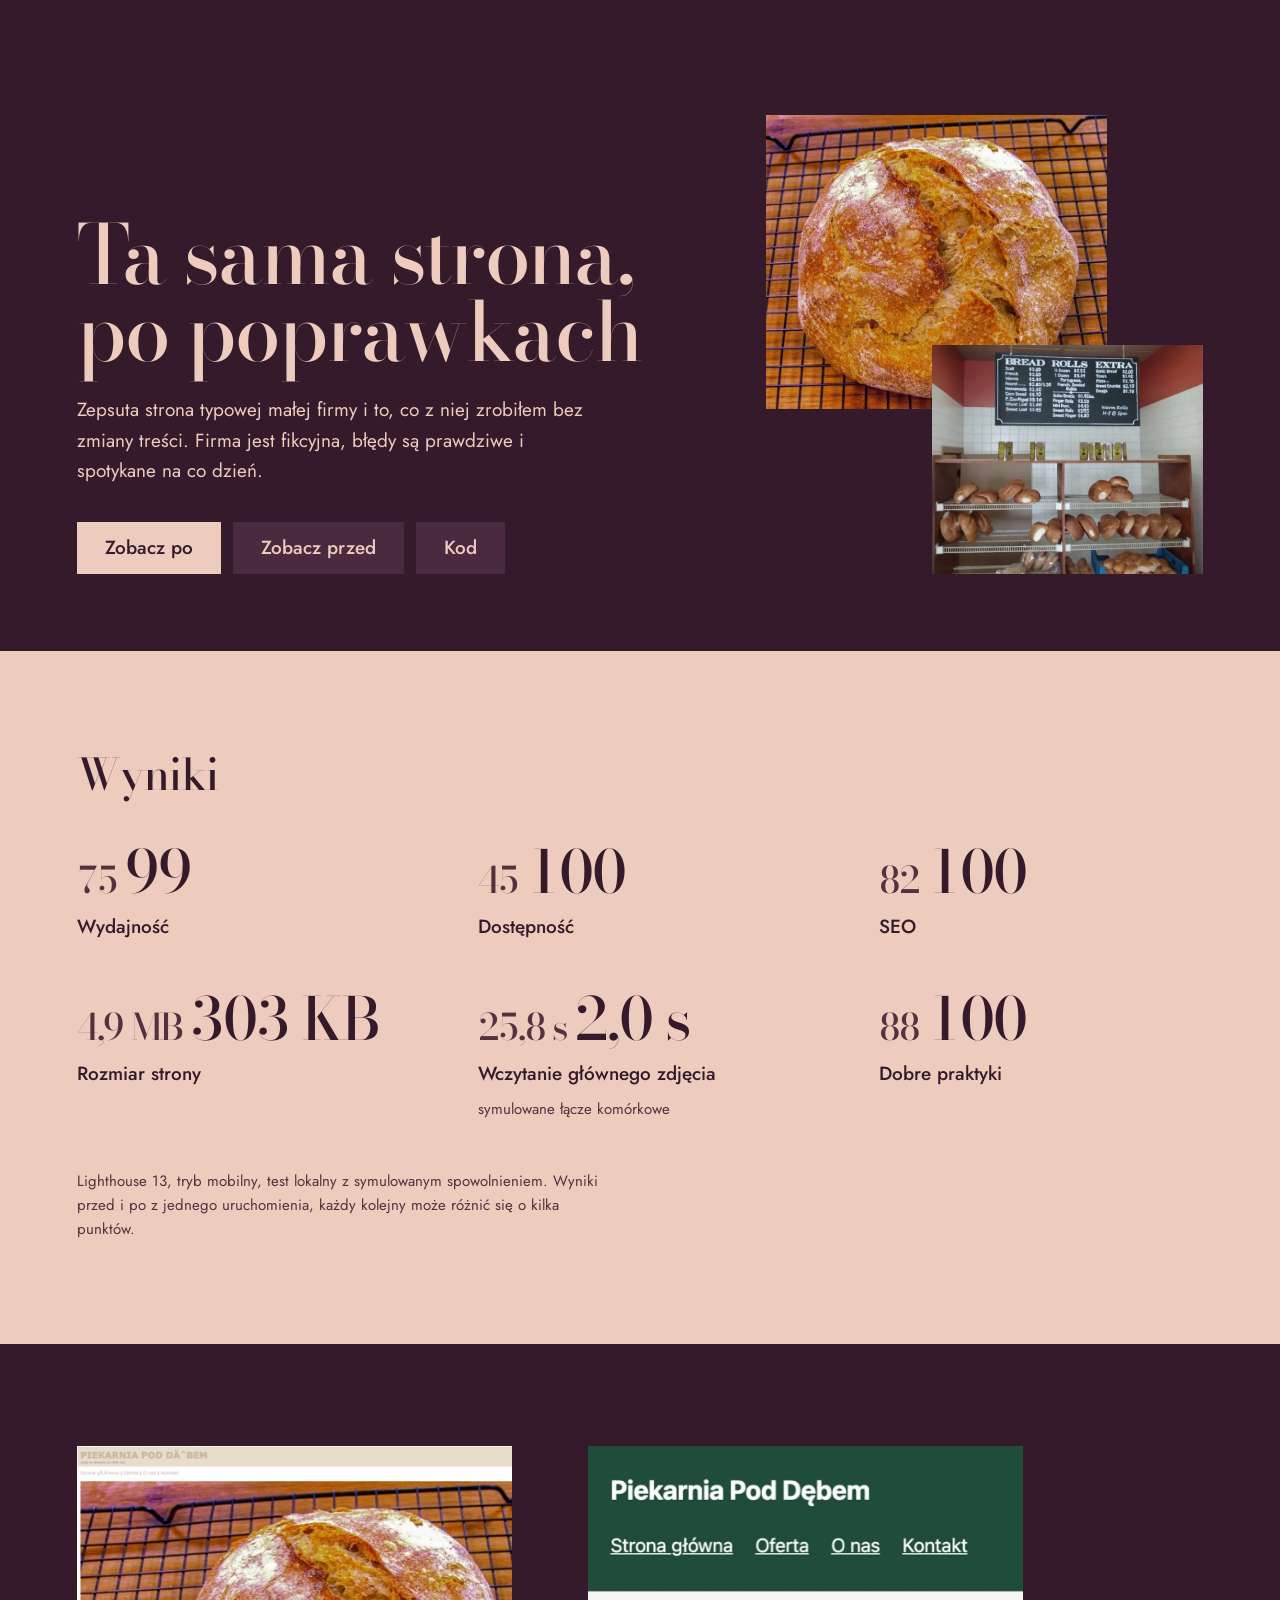
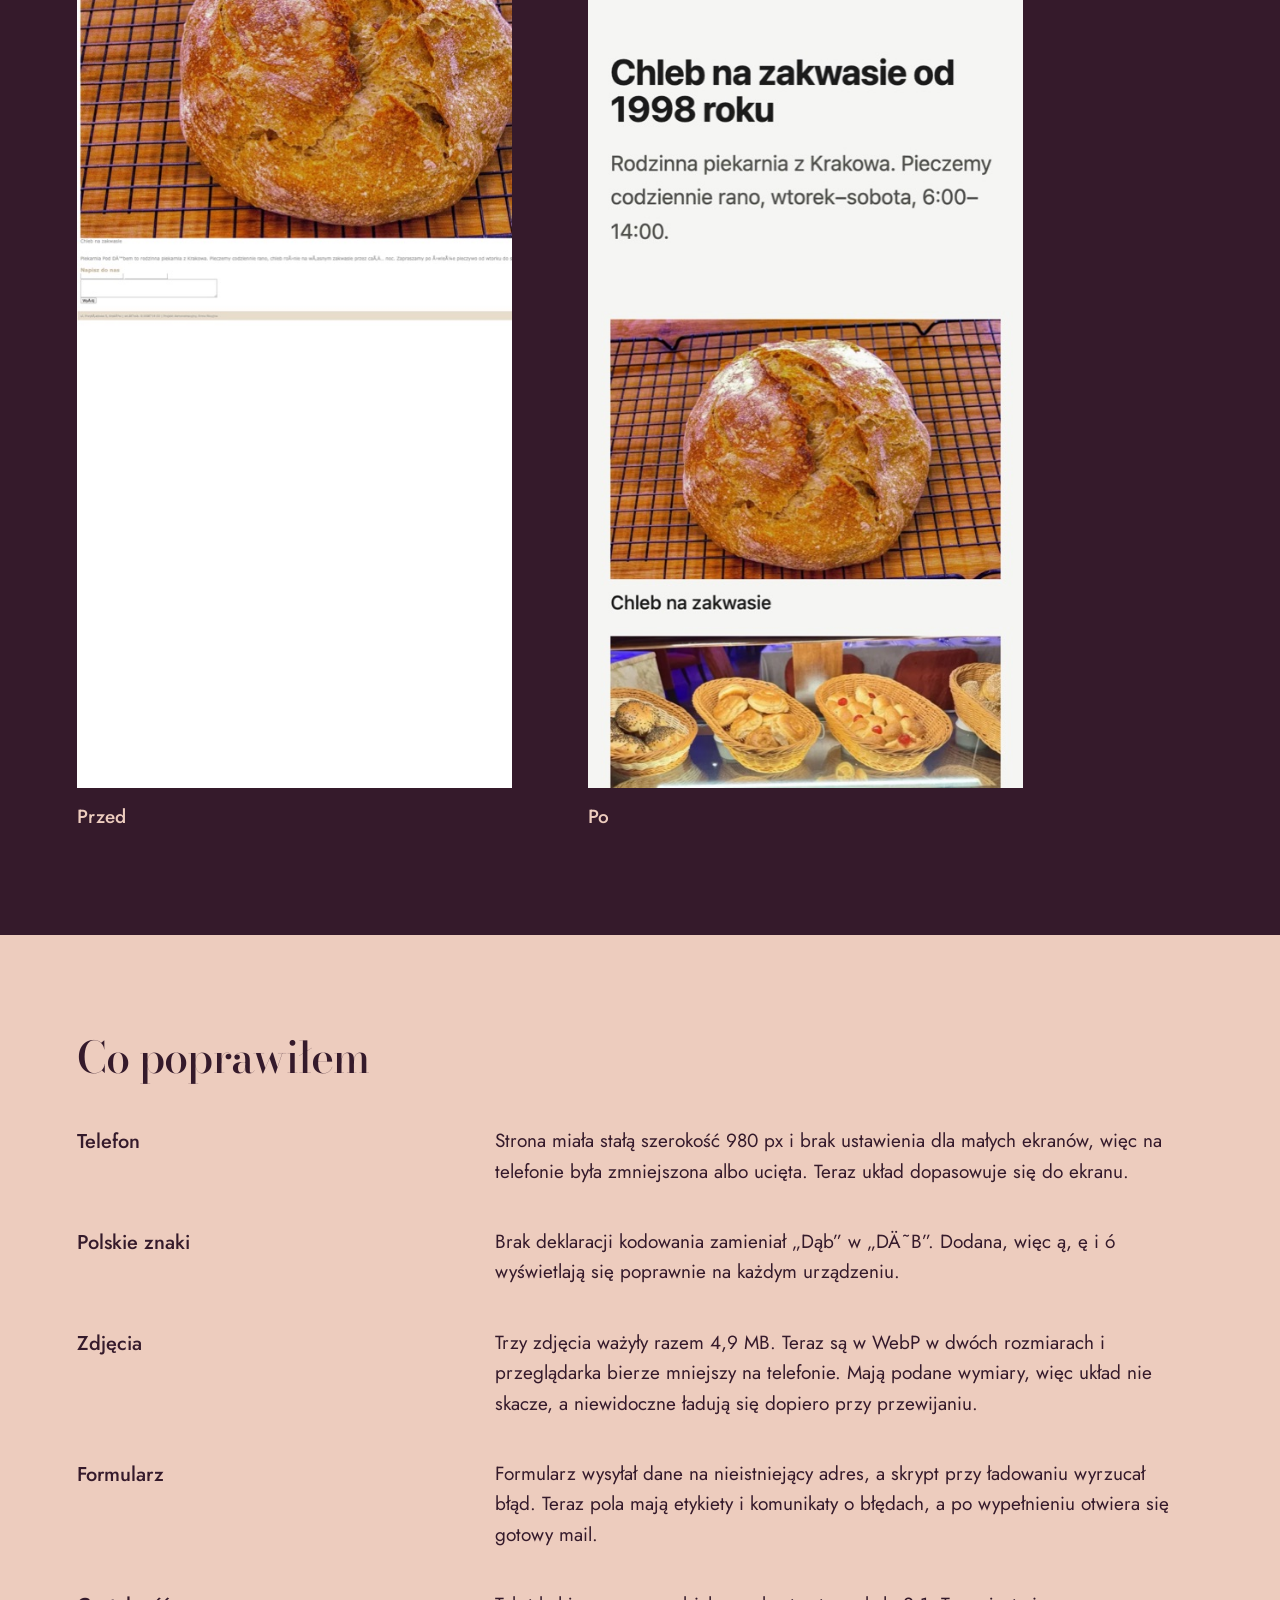
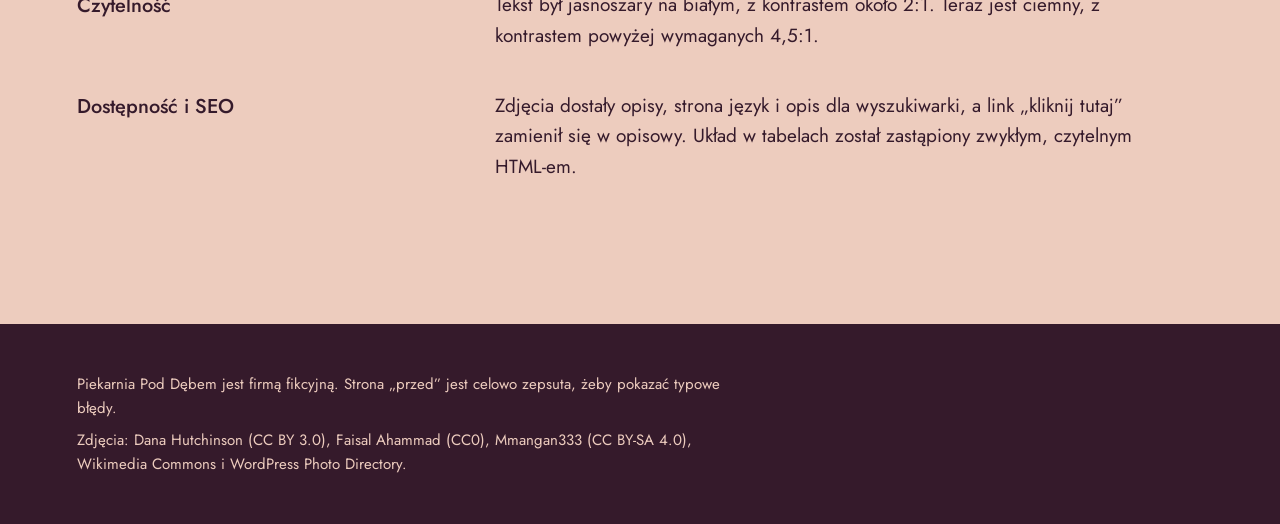
==== index.html @ 4c982a13 "Add before and after site fix demo" ====
<!DOCTYPE html>
<html lang="pl">
<head>
<meta charset="utf-8">
<meta name="viewport" content="width=device-width, initial-scale=1">
<title>Poprawki strony: przed i po — piekarnia, projekt demonstracyjny</title>
<meta name="description" content="Zepsuta strona małej firmy i ta sama po poprawkach: wyniki Lighthouse, rozmiar strony, lista napraw. Projekt demonstracyjny, firma fikcyjna.">
<meta property="og:title" content="Poprawki strony: przed i po">
<meta property="og:description" content="Wydajność 75 → 99, dostępność 45 → 100, strona z 4,9 MB do 303 KB.">
<meta property="og:image" content="https://marven151.github.io/site-fix-demo/img/telefon-after.jpg">
<meta name="theme-color" content="#351a2b">
<link rel="icon" href="data:image/svg+xml,%3Csvg xmlns='http://www.w3.org/2000/svg' viewBox='0 0 32 32'%3E%3Crect width='32' height='32' fill='%23351a2b'/%3E%3Cpath d='M8 17l5 5 11-12' fill='none' stroke='%23edccbe' stroke-width='3'/%3E%3C/svg%3E">
<script>document.documentElement.classList.add('js')</script>
<link rel="preconnect" href="https://fonts.googleapis.com">
<link rel="preconnect" href="https://fonts.gstatic.com" crossorigin>
<link href="https://fonts.googleapis.com/css2?family=Bodoni+Moda:opsz,wght@6..96,500&family=Jost:wght@400;500&display=swap" rel="stylesheet">
<style>
:root{--bg:#edccbe;--tone:#e3b9a8;--ink:#351a2b;--ink2:#4a2a3e;--muted:#56303f;--m:clamp(20px,6vw,96px);--display:'Bodoni Moda',Georgia,serif;--text:'Jost',system-ui,sans-serif;--ease:cubic-bezier(.16,1,.3,1)}
*{box-sizing:border-box}
html{scroll-behavior:smooth}
body{margin:0;background:var(--ink);color:var(--bg);font:400 clamp(1.0625rem,1rem + .25vw,1.1875rem)/1.6 var(--text);-webkit-font-smoothing:antialiased}
h1,h2,h3,p,ul,ol,dl,dd,figure{margin:0}
a{color:inherit}
img{display:block;max-width:100%;height:auto}
:focus-visible{outline:2px solid currentColor;outline-offset:3px}
::selection{background:var(--bg);color:var(--ink)}
.display{font-family:var(--display);font-weight:500;letter-spacing:-.02em;line-height:.95}
.btn{display:inline-flex;align-items:center;min-height:52px;padding:0 28px;background:var(--bg);color:var(--ink);font-weight:500;text-decoration:none;transition:background .2s,color .2s}
.btn:hover{background:#fff}
.btn.o{background:var(--ink2);color:var(--bg)}
.btn.o:hover{background:var(--bg);color:var(--ink)}
header{padding:clamp(56px,9vw,140px) var(--m) clamp(48px,6vw,96px);display:grid;grid-template-columns:minmax(0,7fr) minmax(0,5fr);gap:var(--m);align-items:end}
.ph{position:relative;aspect-ratio:1/1.05}
.ph img{position:absolute;object-fit:cover}
.ph .a{left:0;top:0;width:78%;height:64%}
.ph .b{right:0;bottom:0;width:62%;height:50%}
header h1{font-size:clamp(2.5rem,6.4vw,6rem);max-width:14ch}
header p{margin-top:24px;max-width:46ch;color:var(--bg)}
.acts{display:flex;gap:12px;flex-wrap:wrap;margin-top:36px}
.nums{background:var(--bg);color:var(--ink);padding:clamp(64px,8vw,128px) var(--m)}
.nums h2{font-size:clamp(2rem,3.4vw,3rem);margin-bottom:48px}
.grid{display:grid;grid-template-columns:repeat(3,1fr);gap:48px var(--m)}
.m .l{font-weight:500;margin-top:10px}
.m .v{font-family:var(--display);font-weight:500;font-size:clamp(2.25rem,4.6vw,4.25rem);letter-spacing:-.03em;line-height:1;font-variant-numeric:tabular-nums}
.m .v span{display:inline-block;color:var(--muted);font-size:.62em;margin-right:.2em}
.m .a{display:block;margin-bottom:6px}
.m small{display:block;margin-top:8px;font-family:var(--text);font-size:.9375rem;letter-spacing:0;color:var(--muted)}
.note{margin-top:48px;max-width:60ch;font-size:.9375rem;color:var(--muted)}
.shots{padding:clamp(64px,8vw,128px) var(--m);display:grid;grid-template-columns:1fr 1fr;gap:var(--m);max-width:1100px}
.shots figure img{width:100%;background:var(--ink2)}
.shots figcaption{padding-top:14px;font-weight:500}
.list{background:var(--bg);color:var(--ink);padding:clamp(64px,8vw,128px) var(--m)}
.list h2{font-size:clamp(2rem,3.4vw,3rem);margin-bottom:48px}
.fix{display:grid;grid-template-columns:minmax(0,1fr) minmax(0,2fr);gap:8px var(--m);max-width:1100px;margin-bottom:40px}
.fix h3{font-weight:500;font-size:1.25rem}
.fix p{color:var(--ink)}
.fix p b{font-weight:500}
footer{padding:48px var(--m);font-size:.9375rem;max-width:90ch}
footer p+p{margin-top:8px}
@media (prefers-reduced-motion:no-preference){
  .js [data-reveal]{opacity:0;transform:translateY(24px);transition:opacity .7s var(--ease),transform .9s var(--ease);transition-delay:calc(var(--d,0) * 70ms)}
  .js [data-reveal].is-in{opacity:1;transform:none}
}
@media (max-width:900px){header{display:block}.ph{margin-top:40px;max-width:480px}}
@media (max-width:760px){.grid{grid-template-columns:1fr}.shots{grid-template-columns:1fr}.fix{grid-template-columns:1fr;gap:4px}}
</style>
</head>
<body>
<header>
  <div class="txt">
  <h1 class="display">Ta sama strona, po poprawkach</h1>
  <p>Zepsuta strona typowej małej firmy i to, co z niej zrobiłem bez zmiany treści. Firma jest fikcyjna, błędy są prawdziwe i spotykane na co dzień.</p>
  <div class="acts"><a class="btn" href="after/">Zobacz po</a><a class="btn o" href="before/">Zobacz przed</a><a class="btn o" href="https://github.com/Marven151/site-fix-demo">Kod</a></div>
  </div>
  <div class="ph" aria-hidden="true"><img class="a" src="after/img/chleb-960.webp" alt="" width="960" height="640"><img class="b" src="after/img/witryna-960.webp" alt="" width="960" height="650"></div>
</header>

<section class="nums" aria-labelledby="h-nums">
  <h2 class="display" id="h-nums" data-reveal>Wyniki</h2>
  <div class="grid">
    <div class="m" data-reveal><p class="v"><span>75</span>99</p><p class="l">Wydajność</p></div>
    <div class="m" data-reveal style="--d:1"><p class="v"><span>45</span>100</p><p class="l">Dostępność</p></div>
    <div class="m" data-reveal style="--d:2"><p class="v"><span>82</span>100</p><p class="l">SEO</p></div>
    <div class="m" data-reveal style="--d:3"><p class="v"><span>4,9 MB</span>303 KB</p><p class="l">Rozmiar strony</p></div>
    <div class="m" data-reveal style="--d:4"><p class="v"><span>25,8 s</span>2,0 s</p><p class="l">Wczytanie głównego zdjęcia</p><small>symulowane łącze komórkowe</small></div>
    <div class="m" data-reveal style="--d:5"><p class="v"><span>88</span>100</p><p class="l">Dobre praktyki</p></div>
  </div>
  <p class="note">Lighthouse 13, tryb mobilny, test lokalny z symulowanym spowolnieniem. Wyniki przed i po z jednego uruchomienia, każdy kolejny może różnić się o kilka punktów.</p>
</section>

<section class="shots" aria-label="Strona na telefonie">
  <figure data-reveal><img src="img/telefon-before.jpg" alt="Strona przed poprawkami na telefonie: ogromne zdjęcie, polskie znaki zamienione w krzaki, mały szary tekst" width="780" height="1688" loading="lazy"><figcaption>Przed</figcaption></figure>
  <figure data-reveal style="--d:2"><img src="img/telefon-after.jpg" alt="Strona po poprawkach na telefonie: czytelny nagłówek, zdjęcia i menu" width="780" height="1688" loading="lazy"><figcaption>Po</figcaption></figure>
</section>

<section class="list" aria-labelledby="h-fix">
  <h2 class="display" id="h-fix" data-reveal>Co poprawiłem</h2>
  <div class="fix" data-reveal><h3>Telefon</h3><p>Strona miała stałą szerokość 980 px i brak ustawienia dla małych ekranów, więc na telefonie była zmniejszona albo ucięta. Teraz układ dopasowuje się do ekranu.</p></div>
  <div class="fix" data-reveal><h3>Polskie znaki</h3><p>Brak deklaracji kodowania zamieniał „Dąb” w „DÄ˜B”. Dodana, więc ą, ę i ó wyświetlają się poprawnie na każdym urządzeniu.</p></div>
  <div class="fix" data-reveal><h3>Zdjęcia</h3><p>Trzy zdjęcia ważyły razem 4,9 MB. Teraz są w WebP w dwóch rozmiarach i przeglądarka bierze mniejszy na telefonie. Mają podane wymiary, więc układ nie skacze, a niewidoczne ładują się dopiero przy przewijaniu.</p></div>
  <div class="fix" data-reveal><h3>Formularz</h3><p>Formularz wysyłał dane na nieistniejący adres, a skrypt przy ładowaniu wyrzucał błąd. Teraz pola mają etykiety i komunikaty o błędach, a po wypełnieniu otwiera się gotowy mail.</p></div>
  <div class="fix" data-reveal><h3>Czytelność</h3><p>Tekst był jasnoszary na białym, z kontrastem około 2:1. Teraz jest ciemny, z kontrastem powyżej wymaganych 4,5:1.</p></div>
  <div class="fix" data-reveal><h3>Dostępność i SEO</h3><p>Zdjęcia dostały opisy, strona język i opis dla wyszukiwarki, a link „kliknij tutaj” zamienił się w opisowy. Układ w tabelach został zastąpiony zwykłym, czytelnym HTML-em.</p></div>
</section>

<footer>
  <p>Piekarnia Pod Dębem jest firmą fikcyjną. Strona „przed” jest celowo zepsuta, żeby pokazać typowe błędy.</p>
  <p>Zdjęcia: Dana Hutchinson (CC BY 3.0), Faisal Ahammad (CC0), Mmangan333 (CC BY-SA 4.0), Wikimedia Commons i WordPress Photo Directory.</p>
</footer>
<script>
var els=document.querySelectorAll('[data-reveal]');
if('IntersectionObserver' in window){var io=new IntersectionObserver(function(es){es.forEach(function(e){if(e.isIntersecting){e.target.classList.add('is-in');io.unobserve(e.target)}})},{threshold:.1});els.forEach(function(e){io.observe(e)})}else els.forEach(function(e){e.classList.add('is-in')});
</script>
</body>
</html>
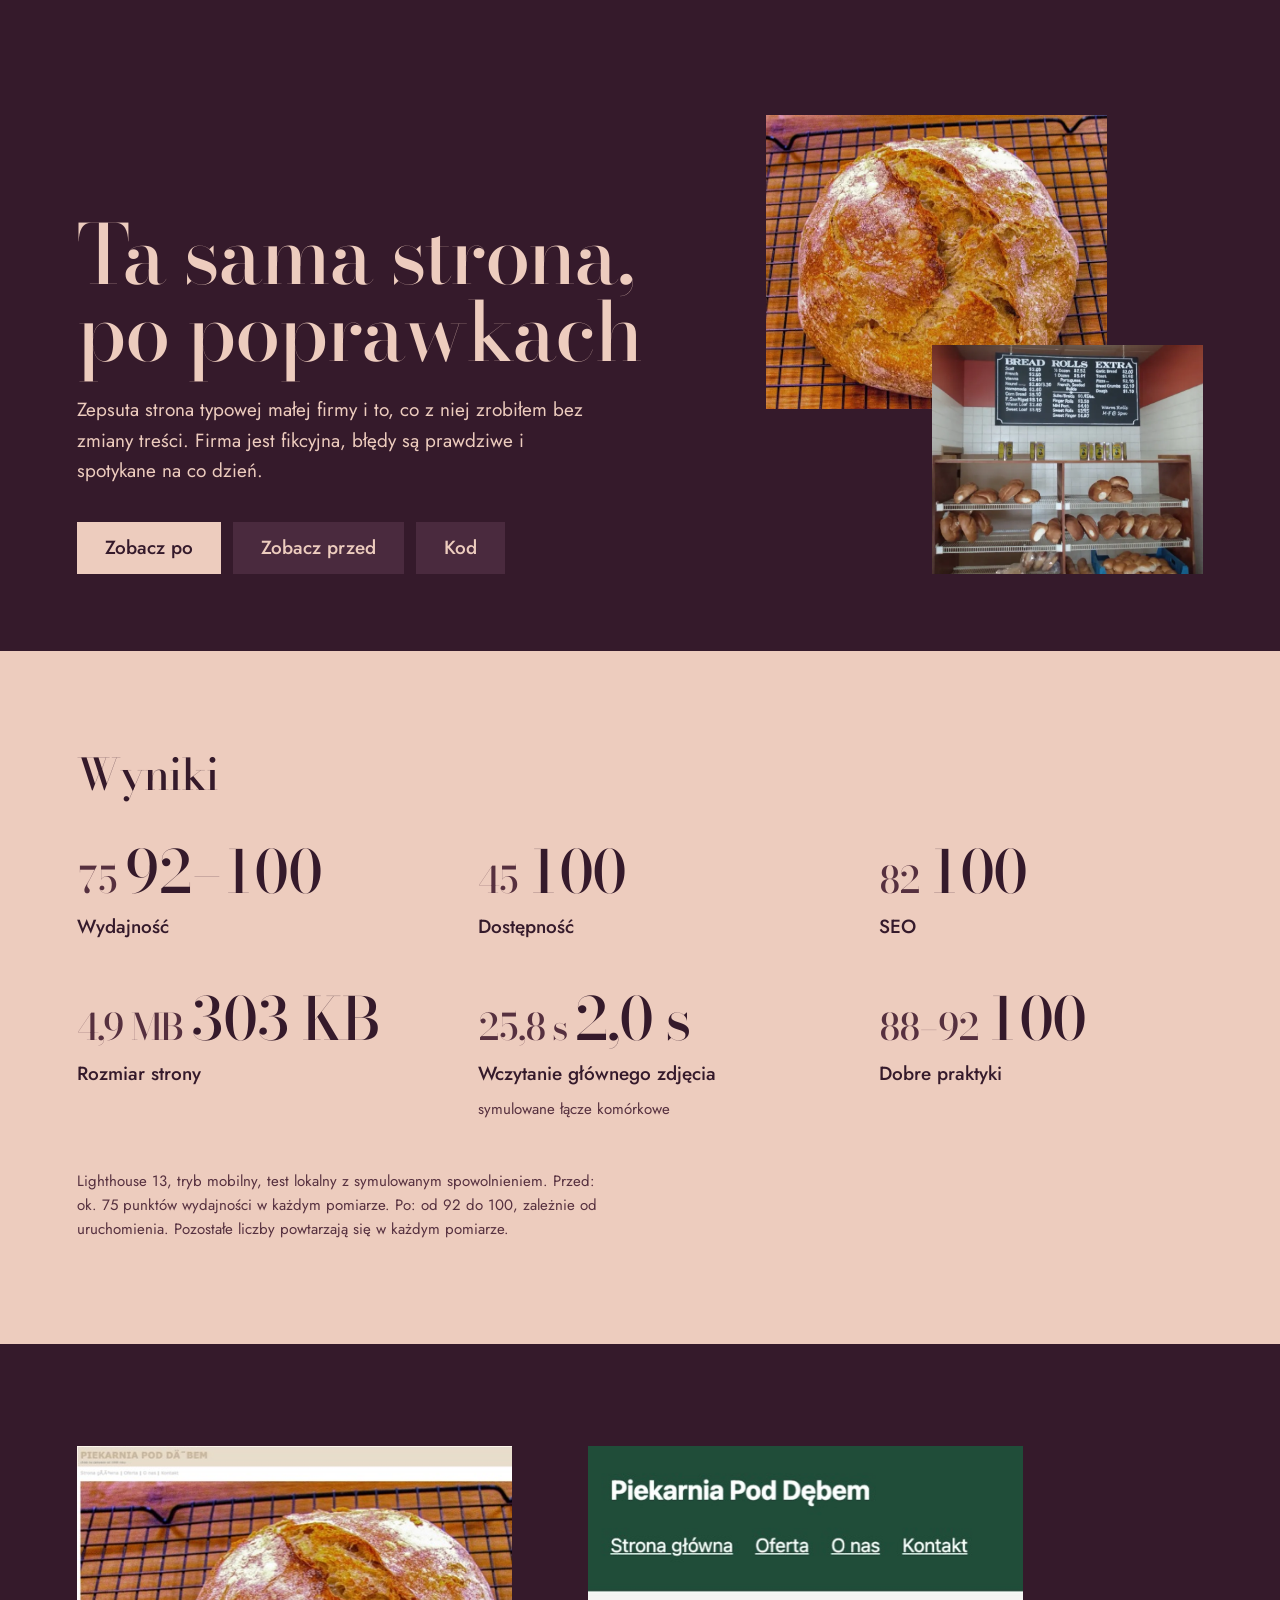
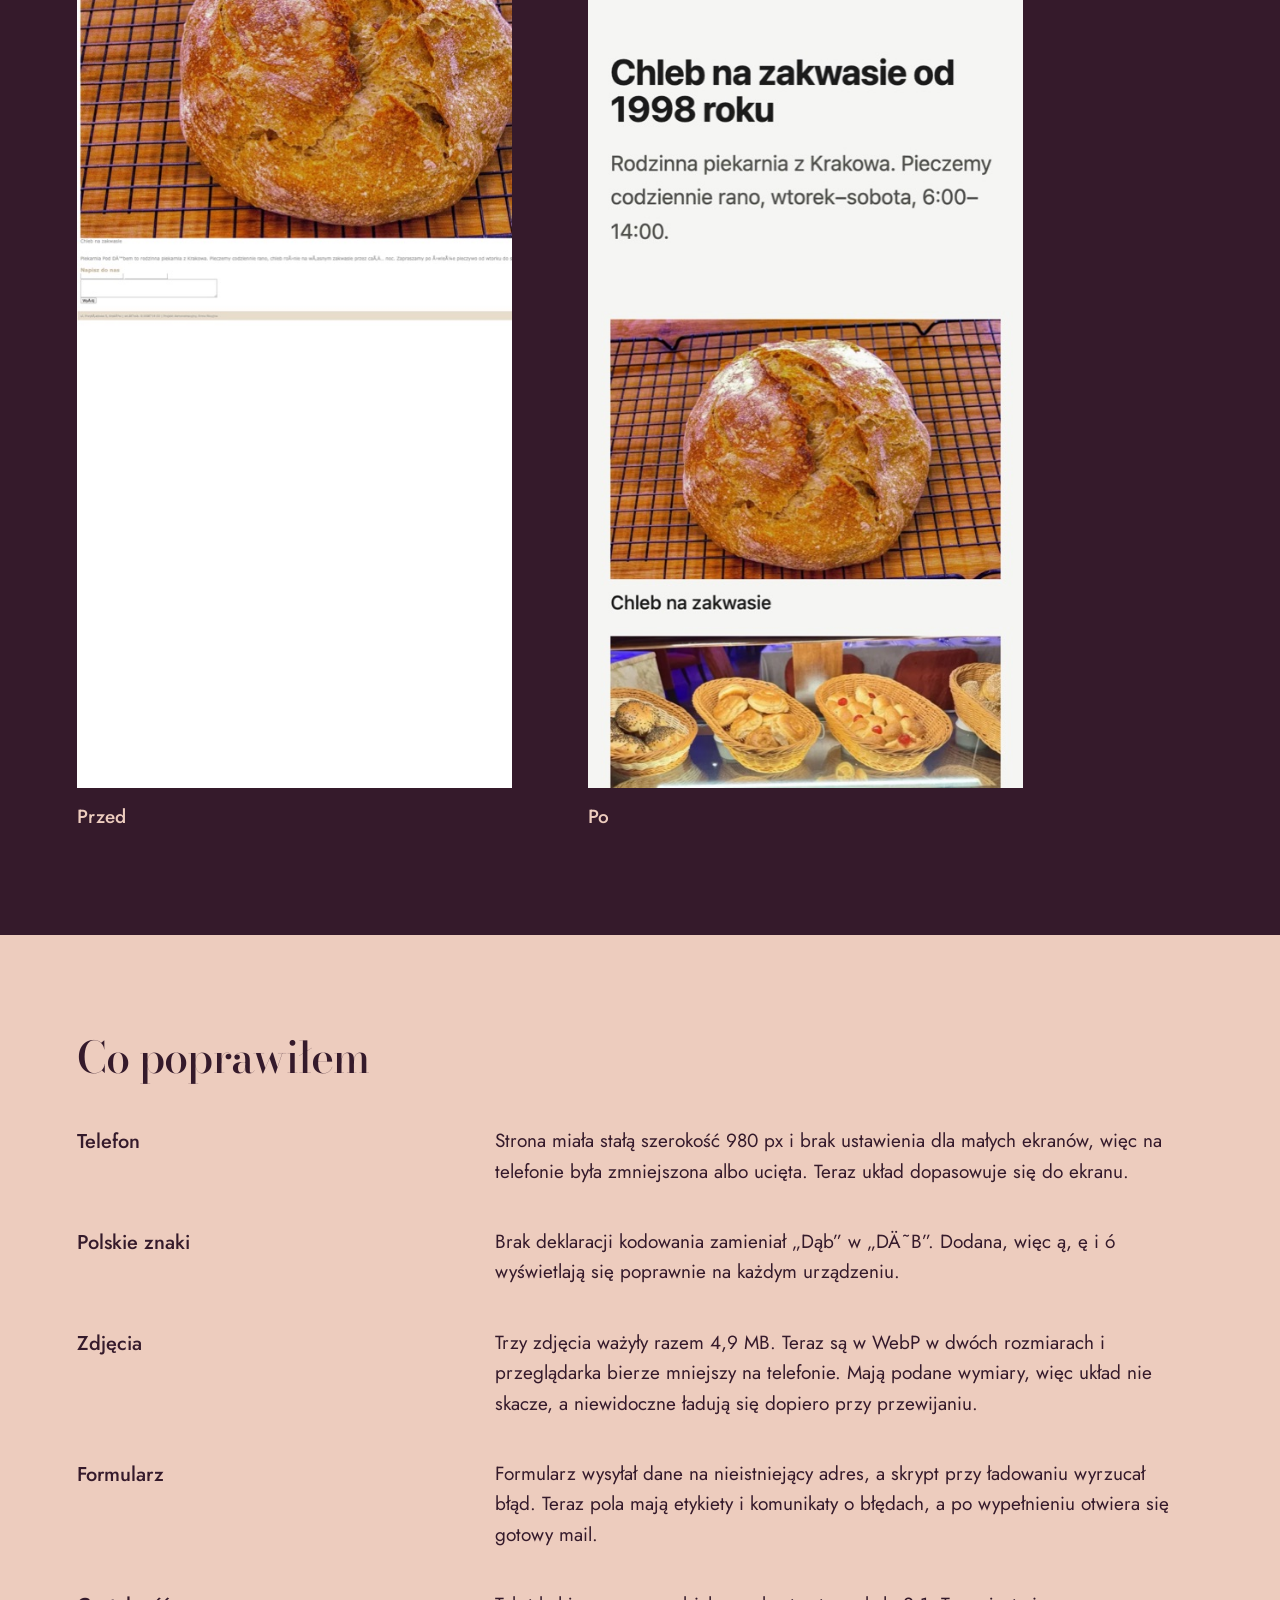
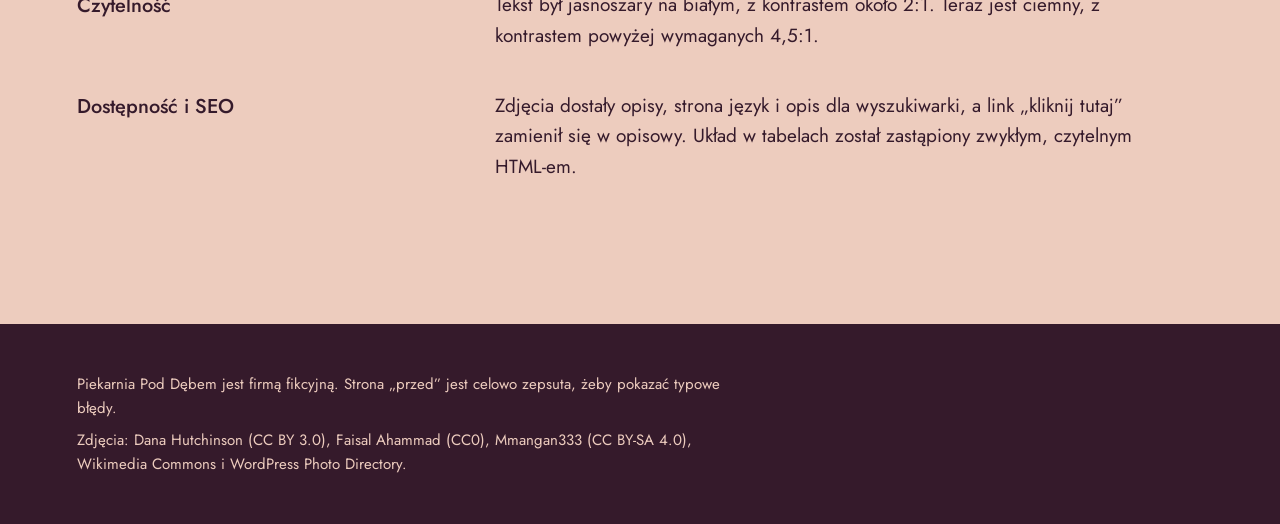
==== commit 7b9043f7: "Report Lighthouse results as ranges" ====
--- a/index.html
+++ b/index.html
@@ -6,14 +6,15 @@
 <title>Poprawki strony: przed i po — piekarnia, projekt demonstracyjny</title>
 <meta name="description" content="Zepsuta strona małej firmy i ta sama po poprawkach: wyniki Lighthouse, rozmiar strony, lista napraw. Projekt demonstracyjny, firma fikcyjna.">
 <meta property="og:title" content="Poprawki strony: przed i po">
-<meta property="og:description" content="Wydajność 75 → 99, dostępność 45 → 100, strona z 4,9 MB do 303 KB.">
+<meta property="og:description" content="Wydajność 75 → 92–100, dostępność 45 → 100, strona z 4,9 MB do 303 KB.">
 <meta property="og:image" content="https://marven151.github.io/site-fix-demo/img/telefon-after.jpg">
 <meta name="theme-color" content="#351a2b">
 <link rel="icon" href="data:image/svg+xml,%3Csvg xmlns='http://www.w3.org/2000/svg' viewBox='0 0 32 32'%3E%3Crect width='32' height='32' fill='%23351a2b'/%3E%3Cpath d='M8 17l5 5 11-12' fill='none' stroke='%23edccbe' stroke-width='3'/%3E%3C/svg%3E">
 <script>document.documentElement.classList.add('js')</script>
 <link rel="preconnect" href="https://fonts.googleapis.com">
 <link rel="preconnect" href="https://fonts.gstatic.com" crossorigin>
-<link href="https://fonts.googleapis.com/css2?family=Bodoni+Moda:opsz,wght@6..96,500&family=Jost:wght@400;500&display=swap" rel="stylesheet">
+<link href="https://fonts.googleapis.com/css2?family=Bodoni+Moda:opsz,wght@6..96,500&family=Jost:wght@400;500&display=swap" rel="stylesheet" media="print" onload="this.media='all'">
+<noscript><link href="https://fonts.googleapis.com/css2?family=Bodoni+Moda:opsz,wght@6..96,500&family=Jost:wght@400;500&display=swap" rel="stylesheet"></noscript>
 <style>
 :root{--bg:#edccbe;--tone:#e3b9a8;--ink:#351a2b;--ink2:#4a2a3e;--muted:#56303f;--m:clamp(20px,6vw,96px);--display:'Bodoni Moda',Georgia,serif;--text:'Jost',system-ui,sans-serif;--ease:cubic-bezier(.16,1,.3,1)}
 *{box-sizing:border-box}
@@ -72,20 +73,21 @@
   <p>Zepsuta strona typowej małej firmy i to, co z niej zrobiłem bez zmiany treści. Firma jest fikcyjna, błędy są prawdziwe i spotykane na co dzień.</p>
   <div class="acts"><a class="btn" href="after/">Zobacz po</a><a class="btn o" href="before/">Zobacz przed</a><a class="btn o" href="https://github.com/Marven151/site-fix-demo">Kod</a></div>
   </div>
-  <div class="ph" aria-hidden="true"><img class="a" src="after/img/chleb-960.webp" alt="" width="960" height="640"><img class="b" src="after/img/witryna-960.webp" alt="" width="960" height="650"></div>
+  <div class="ph" aria-hidden="true"><img class="a" src="after/img/chleb-960.webp" alt="" width="960" height="640" fetchpriority="high"><img class="b" src="after/img/witryna-960.webp" alt="" width="960" height="650"></div>
 </header>
 
+<main>
 <section class="nums" aria-labelledby="h-nums">
   <h2 class="display" id="h-nums" data-reveal>Wyniki</h2>
   <div class="grid">
-    <div class="m" data-reveal><p class="v"><span>75</span>99</p><p class="l">Wydajność</p></div>
+    <div class="m" data-reveal><p class="v"><span>75</span>92–100</p><p class="l">Wydajność</p></div>
     <div class="m" data-reveal style="--d:1"><p class="v"><span>45</span>100</p><p class="l">Dostępność</p></div>
     <div class="m" data-reveal style="--d:2"><p class="v"><span>82</span>100</p><p class="l">SEO</p></div>
     <div class="m" data-reveal style="--d:3"><p class="v"><span>4,9 MB</span>303 KB</p><p class="l">Rozmiar strony</p></div>
     <div class="m" data-reveal style="--d:4"><p class="v"><span>25,8 s</span>2,0 s</p><p class="l">Wczytanie głównego zdjęcia</p><small>symulowane łącze komórkowe</small></div>
-    <div class="m" data-reveal style="--d:5"><p class="v"><span>88</span>100</p><p class="l">Dobre praktyki</p></div>
+    <div class="m" data-reveal style="--d:5"><p class="v"><span>88–92</span>100</p><p class="l">Dobre praktyki</p></div>
   </div>
-  <p class="note">Lighthouse 13, tryb mobilny, test lokalny z symulowanym spowolnieniem. Wyniki przed i po z jednego uruchomienia, każdy kolejny może różnić się o kilka punktów.</p>
+  <p class="note">Lighthouse 13, tryb mobilny, test lokalny z symulowanym spowolnieniem. Przed: ok. 75 punktów wydajności w każdym pomiarze. Po: od 92 do 100, zależnie od uruchomienia. Pozostałe liczby powtarzają się w każdym pomiarze.</p>
 </section>
 
 <section class="shots" aria-label="Strona na telefonie">
@@ -102,6 +104,7 @@
   <div class="fix" data-reveal><h3>Czytelność</h3><p>Tekst był jasnoszary na białym, z kontrastem około 2:1. Teraz jest ciemny, z kontrastem powyżej wymaganych 4,5:1.</p></div>
   <div class="fix" data-reveal><h3>Dostępność i SEO</h3><p>Zdjęcia dostały opisy, strona język i opis dla wyszukiwarki, a link „kliknij tutaj” zamienił się w opisowy. Układ w tabelach został zastąpiony zwykłym, czytelnym HTML-em.</p></div>
 </section>
+</main>
 
 <footer>
   <p>Piekarnia Pod Dębem jest firmą fikcyjną. Strona „przed” jest celowo zepsuta, żeby pokazać typowe błędy.</p>
